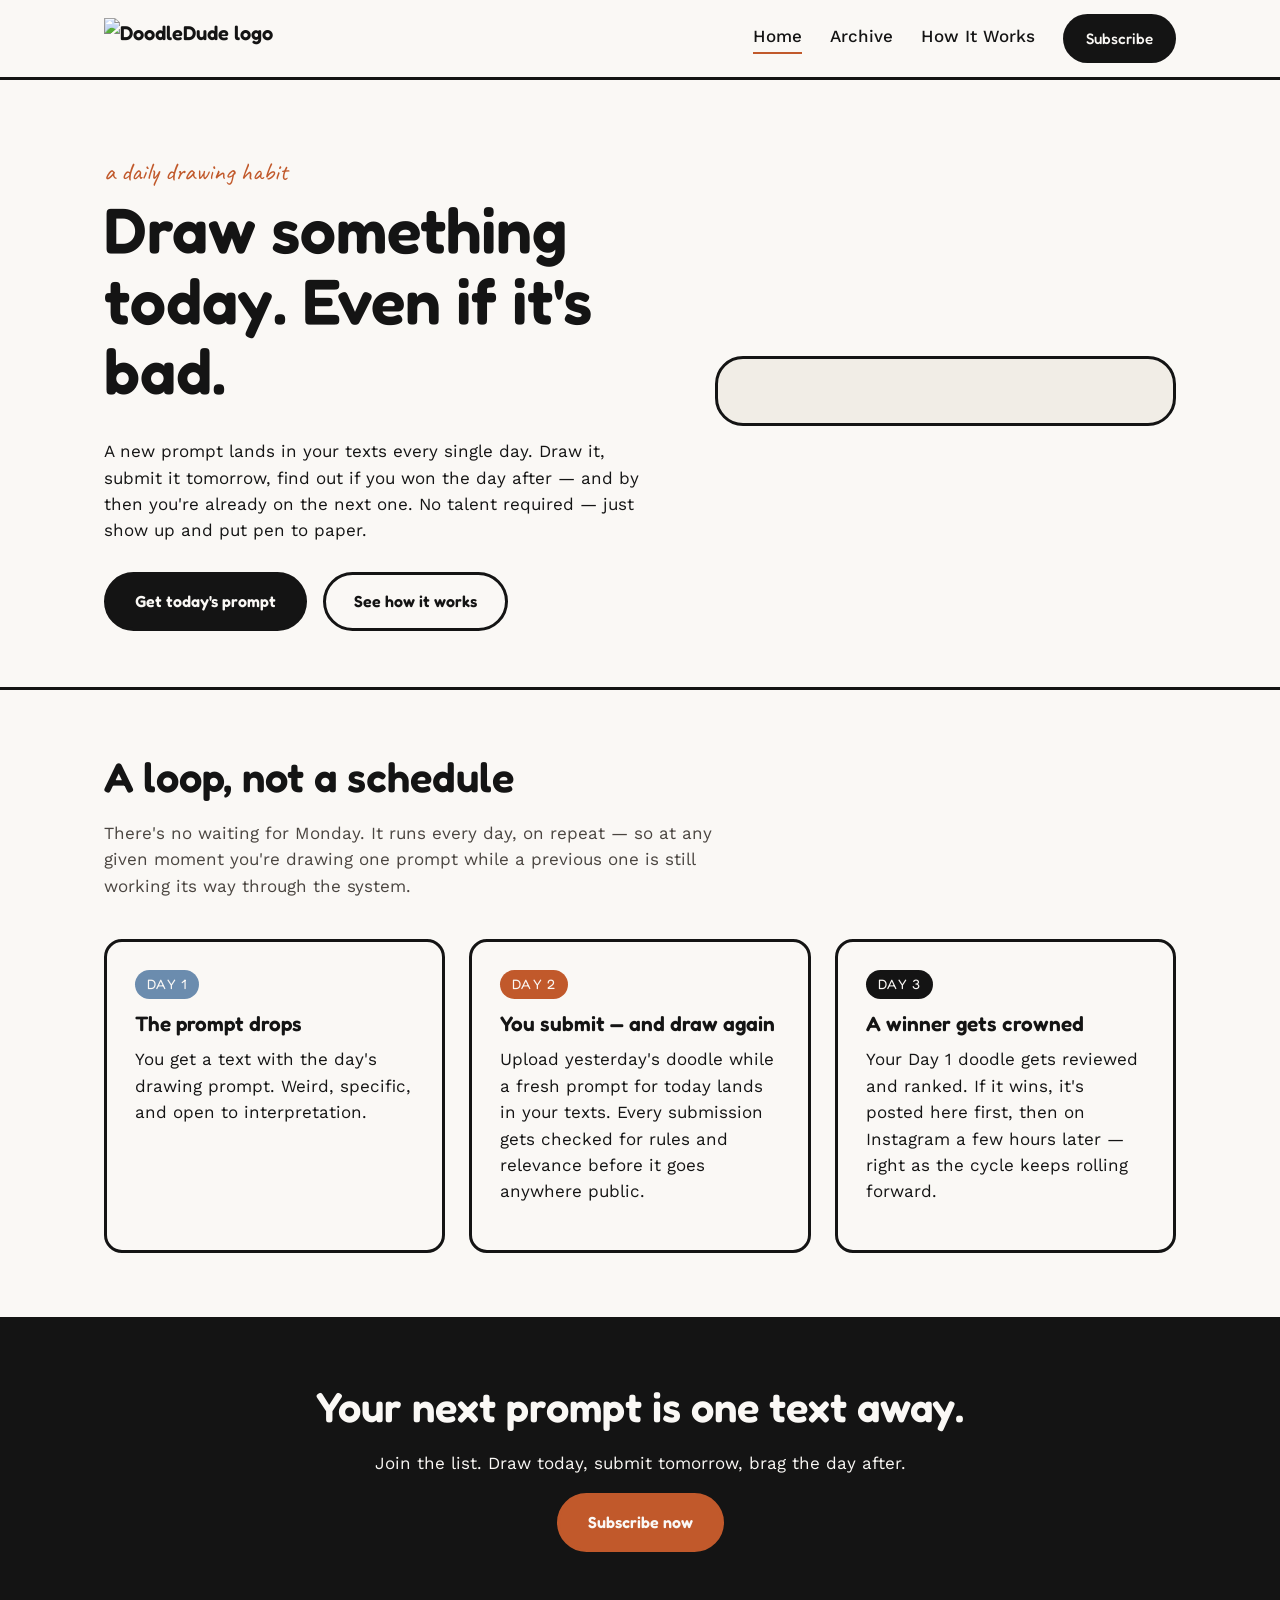
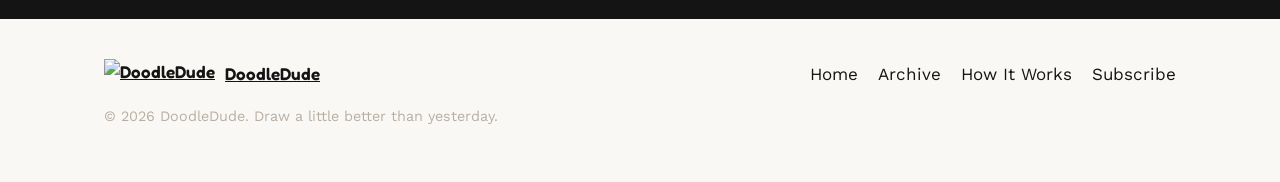
==== index.html @ 54e20025 "drafting" ====
<!DOCTYPE html>
<html lang="en">
<head>
<meta charset="UTF-8">
<meta name="viewport" content="width=device-width, initial-scale=1.0">
<title>DoodleDude — Draw something today</title>
<meta name="description" content="A daily drawing challenge delivered by text. Get a new prompt every day, submit your doodle, and see if you're the next winner.">
<link rel="icon" href="images/DoodleDudecircleLogo.png">
<link rel="preconnect" href="https://fonts.googleapis.com">
<link rel="preconnect" href="https://fonts.gstatic.com" crossorigin>
<link href="https://fonts.googleapis.com/css2?family=Fredoka:wght@500;600;700&family=Work+Sans:wght@400;500;600&family=Caveat:wght@600&display=swap" rel="stylesheet">
<link rel="stylesheet" href="css/style.css">
</head>
<body>

<header class="site-header">
  <div class="wrap">
    <a class="brand" href="index.html">
      <img src="images/DoodleDudeLogo.png" alt="DoodleDude logo">
    </a>
    <button class="nav-toggle" aria-label="Toggle menu" aria-expanded="false">☰</button>
    <nav class="main-nav">
      <a href="index.html" aria-current="page">Home</a>
      <a href="archive.html">Archive</a>
      <a href="how-it-works.html">How It Works</a>
      <a class="btn btn-primary" href="subscribe.html">Subscribe</a>
    </nav>
  </div>
</header>

<section class="hero">
  <div class="wrap">
    <div class="hero-copy">
      <span class="hero-eyebrow">a daily drawing habit</span>
      <h1>Draw something today. Even if it's bad.</h1>
      <p>A new prompt lands in your texts every single day. Draw it, submit it tomorrow, find out if you won the day after — and by then you're already on the next one. No talent required — just show up and put pen to paper.</p>
      <div class="hero-actions">
        <a class="btn btn-primary" href="subscribe.html">Get today's prompt</a>
        <a class="btn btn-outline" href="how-it-works.html">See how it works</a>
      </div>
    </div>
    <div class="hero-art">
      <img src="images/DoodleDudeLogo.png" alt="">
    </div>
  </div>
</section>

<section class="section">
  <div class="wrap">
    <div class="section-head">
      <h2>A loop, not a schedule</h2>
      <p>There's no waiting for Monday. It runs every day, on repeat — so at any given moment you're drawing one prompt while a previous one is still working its way through the system.</p>
    </div>
    <div class="steps">
      <div class="step-card">
        <span class="step-day">Day 1</span>
        <h3>The prompt drops</h3>
        <p>You get a text with the day's drawing prompt. Weird, specific, and open to interpretation.</p>
      </div>
      <div class="step-card">
        <span class="step-day">Day 2</span>
        <h3>You submit — and draw again</h3>
        <p>Upload yesterday's doodle while a fresh prompt for today lands in your texts. Every submission gets checked for rules and relevance before it goes anywhere public.</p>
      </div>
      <div class="step-card">
        <span class="step-day">Day 3</span>
        <h3>A winner gets crowned</h3>
        <p>Your Day 1 doodle gets reviewed and ranked. If it wins, it's posted here first, then on Instagram a few hours later — right as the cycle keeps rolling forward.</p>
      </div>
    </div>
  </div>
</section>

<section class="section section-alt">
  <div class="wrap">
    <div class="section-head">
      <h2>Latest winner</h2>
      <p>Fresh off the presses, straight from the archive.</p>
    </div>
    <div class="winner-highlight" id="recent-winner">
      <!-- populated by js/archive.js -->
    </div>
  </div>
</section>

<section class="cta-band">
  <div class="wrap">
    <h2>Your next prompt is one text away.</h2>
    <p>Join the list. Draw today, submit tomorrow, brag the day after.</p>
    <a class="btn btn-primary" href="subscribe.html">Subscribe now</a>
  </div>
</section>

<footer class="site-footer">
  <div class="wrap">
    <a class="footer-brand" href="index.html">
      <img src="images/DoodleDudecircleLogo.png" alt="DoodleDude">
      DoodleDude
    </a>
    <nav class="footer-links">
      <a href="index.html">Home</a>
      <a href="archive.html">Archive</a>
      <a href="how-it-works.html">How It Works</a>
      <a href="subscribe.html">Subscribe</a>
    </nav>
    <p class="footer-note">&copy; 2026 DoodleDude. Draw a little better than yesterday.</p>
  </div>
</footer>

<script src="js/nav.js"></script>
<script src="js/archive.js"></script>
</body>
</html>
---- css/style.css ----
/* ============================================
   DoodleDude — shared styles
   Foundation: black & white. Accents: dusty blue, burnt orange.
   ============================================ */

:root {
  --ink: #141414;
  --paper: #faf8f5;
  --blue: #6b8cae;
  --orange: #c1592b;
  --warm-gray: #b8afa4;
  --paper-dim: #f1ede6;

  --stroke: 3px;
  --radius-lg: 28px;
  --radius-md: 18px;
  --radius-sm: 10px;

  --font-head: "Fredoka", system-ui, sans-serif;
  --font-body: "Work Sans", system-ui, sans-serif;
  --font-accent: "Caveat", cursive;

  --max-width: 1120px;
}

* {
  box-sizing: border-box;
}

html {
  scroll-behavior: smooth;
}

body {
  margin: 0;
  background: var(--paper);
  color: var(--ink);
  font-family: var(--font-body);
  font-size: 17px;
  line-height: 1.55;
  -webkit-font-smoothing: antialiased;
}

img {
  max-width: 100%;
  display: block;
}

a {
  color: inherit;
}

h1, h2, h3, h4 {
  font-family: var(--font-head);
  line-height: 1.1;
  margin: 0 0 0.5em;
  font-weight: 600;
}

h1 { font-size: clamp(2.4rem, 5vw, 4rem); }
h2 { font-size: clamp(1.8rem, 3.5vw, 2.6rem); }
h3 { font-size: 1.3rem; }

p { margin: 0 0 1em; }

.wrap {
  max-width: var(--max-width);
  margin: 0 auto;
  padding: 0 24px;
}

/* ---------- buttons ---------- */

.btn {
  display: inline-flex;
  align-items: center;
  gap: 8px;
  font-family: var(--font-head);
  font-weight: 600;
  font-size: 1rem;
  text-decoration: none;
  padding: 14px 28px;
  border-radius: 999px;
  border: var(--stroke) solid var(--ink);
  cursor: pointer;
  transition: transform 0.15s ease, background 0.15s ease, color 0.15s ease;
}

.btn:hover {
  transform: translateY(-2px);
}

.btn-primary {
  background: var(--ink);
  color: var(--paper);
}

.btn-primary:hover {
  background: var(--orange);
  border-color: var(--orange);
}

.btn-outline {
  background: transparent;
  color: var(--ink);
}

.btn-outline:hover {
  background: var(--ink);
  color: var(--paper);
}

.btn-block {
  width: 100%;
  justify-content: center;
}

/* ---------- header ---------- */

.site-header {
  position: sticky;
  top: 0;
  z-index: 50;
  background: var(--paper);
  border-bottom: var(--stroke) solid var(--ink);
}

.site-header .wrap {
  display: flex;
  align-items: center;
  justify-content: space-between;
  padding-top: 14px;
  padding-bottom: 14px;
}

.brand {
  display: flex;
  align-items: center;
  gap: 10px;
  text-decoration: none;
  font-family: var(--font-head);
  font-weight: 600;
  font-size: 1.25rem;
  color: var(--ink);
}

.brand img {
  height: 40px;
  width: auto;
}

.main-nav {
  display: flex;
  align-items: center;
  gap: 28px;
}

.main-nav a {
  text-decoration: none;
  font-weight: 500;
  padding-bottom: 3px;
  border-bottom: 2px solid transparent;
}

.main-nav a:hover,
.main-nav a[aria-current="page"] {
  border-bottom-color: var(--orange);
}

.main-nav .btn {
  padding: 10px 20px;
  font-size: 0.95rem;
}

.nav-toggle {
  display: none;
}

@media (max-width: 720px) {
  .main-nav {
    position: fixed;
    inset: 65px 0 0 0;
    background: var(--paper);
    flex-direction: column;
    align-items: flex-start;
    gap: 20px;
    padding: 28px 24px;
    transform: translateY(-110%);
    transition: transform 0.25s ease;
    border-top: var(--stroke) solid var(--ink);
  }

  .main-nav.is-open {
    transform: translateY(0);
  }

  .nav-toggle {
    display: inline-flex;
    align-items: center;
    justify-content: center;
    width: 44px;
    height: 44px;
    border: var(--stroke) solid var(--ink);
    border-radius: var(--radius-sm);
    background: transparent;
    font-family: var(--font-head);
    font-size: 1.4rem;
    cursor: pointer;
  }
}

/* ---------- hero ---------- */

.hero {
  padding: 72px 0 56px;
  border-bottom: var(--stroke) solid var(--ink);
}

.hero .wrap {
  display: grid;
  grid-template-columns: 1.1fr 0.9fr;
  gap: 48px;
  align-items: center;
}

.hero-eyebrow {
  display: inline-block;
  font-family: var(--font-accent);
  font-size: 1.6rem;
  color: var(--orange);
  margin-bottom: 4px;
}

.hero-actions {
  display: flex;
  gap: 16px;
  flex-wrap: wrap;
  margin-top: 28px;
}

.hero-art {
  border: var(--stroke) solid var(--ink);
  border-radius: var(--radius-lg);
  padding: 32px;
  background: var(--paper-dim);
  display: flex;
  align-items: center;
  justify-content: center;
}

.hero-art img {
  width: 100%;
  max-width: 320px;
}

@media (max-width: 860px) {
  .hero .wrap {
    grid-template-columns: 1fr;
  }
  .hero-art {
    order: -1;
  }
}

/* ---------- generic section ---------- */

.section {
  padding: 64px 0;
}

.section-alt {
  background: var(--paper-dim);
  border-top: var(--stroke) solid var(--ink);
  border-bottom: var(--stroke) solid var(--ink);
}

.section-head {
  max-width: 640px;
  margin: 0 0 40px;
}

.section-head p {
  color: #4a4540;
}

/* ---------- steps ---------- */

.steps {
  display: grid;
  grid-template-columns: repeat(3, 1fr);
  gap: 24px;
}

.step-card {
  border: var(--stroke) solid var(--ink);
  border-radius: var(--radius-md);
  padding: 28px;
  background: var(--paper);
  position: relative;
}

.step-day {
  font-family: var(--font-head);
  font-size: 0.85rem;
  letter-spacing: 0.08em;
  text-transform: uppercase;
  color: var(--paper);
  background: var(--ink);
  display: inline-block;
  padding: 4px 12px;
  border-radius: 999px;
  margin-bottom: 14px;
}

.step-card:nth-child(1) .step-day { background: var(--blue); }
.step-card:nth-child(2) .step-day { background: var(--orange); }
.step-card:nth-child(3) .step-day { background: var(--ink); }

@media (max-width: 780px) {
  .steps {
    grid-template-columns: 1fr;
  }
}

/* ---------- winner highlight / cards ---------- */

.winner-highlight {
  display: grid;
  grid-template-columns: 0.9fr 1.1fr;
  gap: 40px;
  align-items: center;
  border: var(--stroke) solid var(--ink);
  border-radius: var(--radius-lg);
  overflow: hidden;
  background: var(--paper);
}

.winner-highlight .winner-photo {
  aspect-ratio: 1 / 1;
  overflow: hidden;
  background: var(--paper-dim);
}

.winner-highlight .winner-photo img {
  width: 100%;
  height: 100%;
  object-fit: cover;
}

.winner-highlight .winner-copy {
  padding: 36px 40px 36px 0;
}

.badge {
  display: inline-block;
  font-family: var(--font-accent);
  font-size: 1.4rem;
  color: var(--orange);
  border: 2px solid var(--orange);
  border-radius: 999px;
  padding: 2px 16px;
  transform: rotate(-3deg);
  margin-bottom: 12px;
}

@media (max-width: 780px) {
  .winner-highlight {
    grid-template-columns: 1fr;
  }
  .winner-highlight .winner-copy {
    padding: 0 24px 32px;
  }
}

/* archive grid */

.archive-grid {
  display: grid;
  grid-template-columns: repeat(auto-fill, minmax(260px, 1fr));
  gap: 24px;
}

.winner-card {
  border: var(--stroke) solid var(--ink);
  border-radius: var(--radius-md);
  overflow: hidden;
  background: var(--paper);
  text-decoration: none;
  color: var(--ink);
  display: flex;
  flex-direction: column;
  transition: transform 0.15s ease;
}

.winner-card:hover {
  transform: translateY(-4px);
}

.winner-card .photo {
  aspect-ratio: 4 / 3;
  background: var(--paper-dim);
  overflow: hidden;
}

.winner-card .photo img {
  width: 100%;
  height: 100%;
  object-fit: cover;
}

.winner-card .info {
  padding: 18px 20px 20px;
  flex: 1;
  display: flex;
  flex-direction: column;
  gap: 6px;
}

.winner-card .date {
  font-size: 0.8rem;
  text-transform: uppercase;
  letter-spacing: 0.06em;
  color: var(--warm-gray);
  font-weight: 600;
}

.winner-card .prompt {
  font-weight: 600;
}

.winner-card .name {
  color: var(--blue);
  font-weight: 600;
}

.archive-empty,
.archive-error {
  border: var(--stroke) dashed var(--warm-gray);
  border-radius: var(--radius-md);
  padding: 48px 24px;
  text-align: center;
  color: #6b655c;
}

/* ---------- how it works timeline ---------- */

.timeline {
  display: flex;
  flex-direction: column;
  gap: 0;
}

.timeline-item {
  display: grid;
  grid-template-columns: 120px 1fr;
  gap: 28px;
  padding: 28px 0;
  border-bottom: 2px solid var(--warm-gray);
}

.timeline-item:last-child {
  border-bottom: none;
}

.timeline-day {
  font-family: var(--font-head);
  font-size: 1.6rem;
  font-weight: 600;
}

.timeline-item:nth-child(1) .timeline-day { color: var(--blue); }
.timeline-item:nth-child(2) .timeline-day { color: var(--orange); }
.timeline-item:nth-child(3) .timeline-day { color: var(--ink); }

@media (max-width: 600px) {
  .timeline-item {
    grid-template-columns: 1fr;
    gap: 8px;
  }
}

/* ---------- CTA band ---------- */

.cta-band {
  border-top: var(--stroke) solid var(--ink);
  background: var(--ink);
  color: var(--paper);
  padding: 64px 0;
  text-align: center;
}

.cta-band h2 {
  color: var(--paper);
}

.cta-band .btn-primary {
  background: var(--orange);
  border-color: var(--orange);
  color: var(--paper);
}

.cta-band .btn-primary:hover {
  background: var(--blue);
  border-color: var(--blue);
}

/* ---------- subscribe page ---------- */

.subscribe-panel {
  display: grid;
  grid-template-columns: 1fr 1fr;
  gap: 48px;
  align-items: start;
}

.subscribe-form-wrap {
  border: var(--stroke) solid var(--ink);
  border-radius: var(--radius-lg);
  overflow: hidden;
  background: var(--paper);
}

.subscribe-form-wrap iframe {
  width: 100%;
  min-height: 720px;
  border: none;
  display: block;
}

.subscribe-side ul {
  padding-left: 1.2em;
}

.subscribe-side li {
  margin-bottom: 0.6em;
}

@media (max-width: 860px) {
  .subscribe-panel {
    grid-template-columns: 1fr;
  }
}

/* ---------- footer ---------- */

.site-footer {
  border-top: var(--stroke) solid var(--ink);
  padding: 40px 0;
}

.site-footer .wrap {
  display: flex;
  justify-content: space-between;
  align-items: center;
  flex-wrap: wrap;
  gap: 16px;
}

.footer-brand {
  display: flex;
  align-items: center;
  gap: 10px;
  font-family: var(--font-head);
  font-weight: 600;
}

.footer-brand img {
  height: 30px;
}

.footer-links {
  display: flex;
  gap: 20px;
  flex-wrap: wrap;
}

.footer-links a {
  text-decoration: none;
}

.footer-links a:hover {
  color: var(--orange);
}

.footer-note {
  color: var(--warm-gray);
  font-size: 0.9rem;
  width: 100%;
}
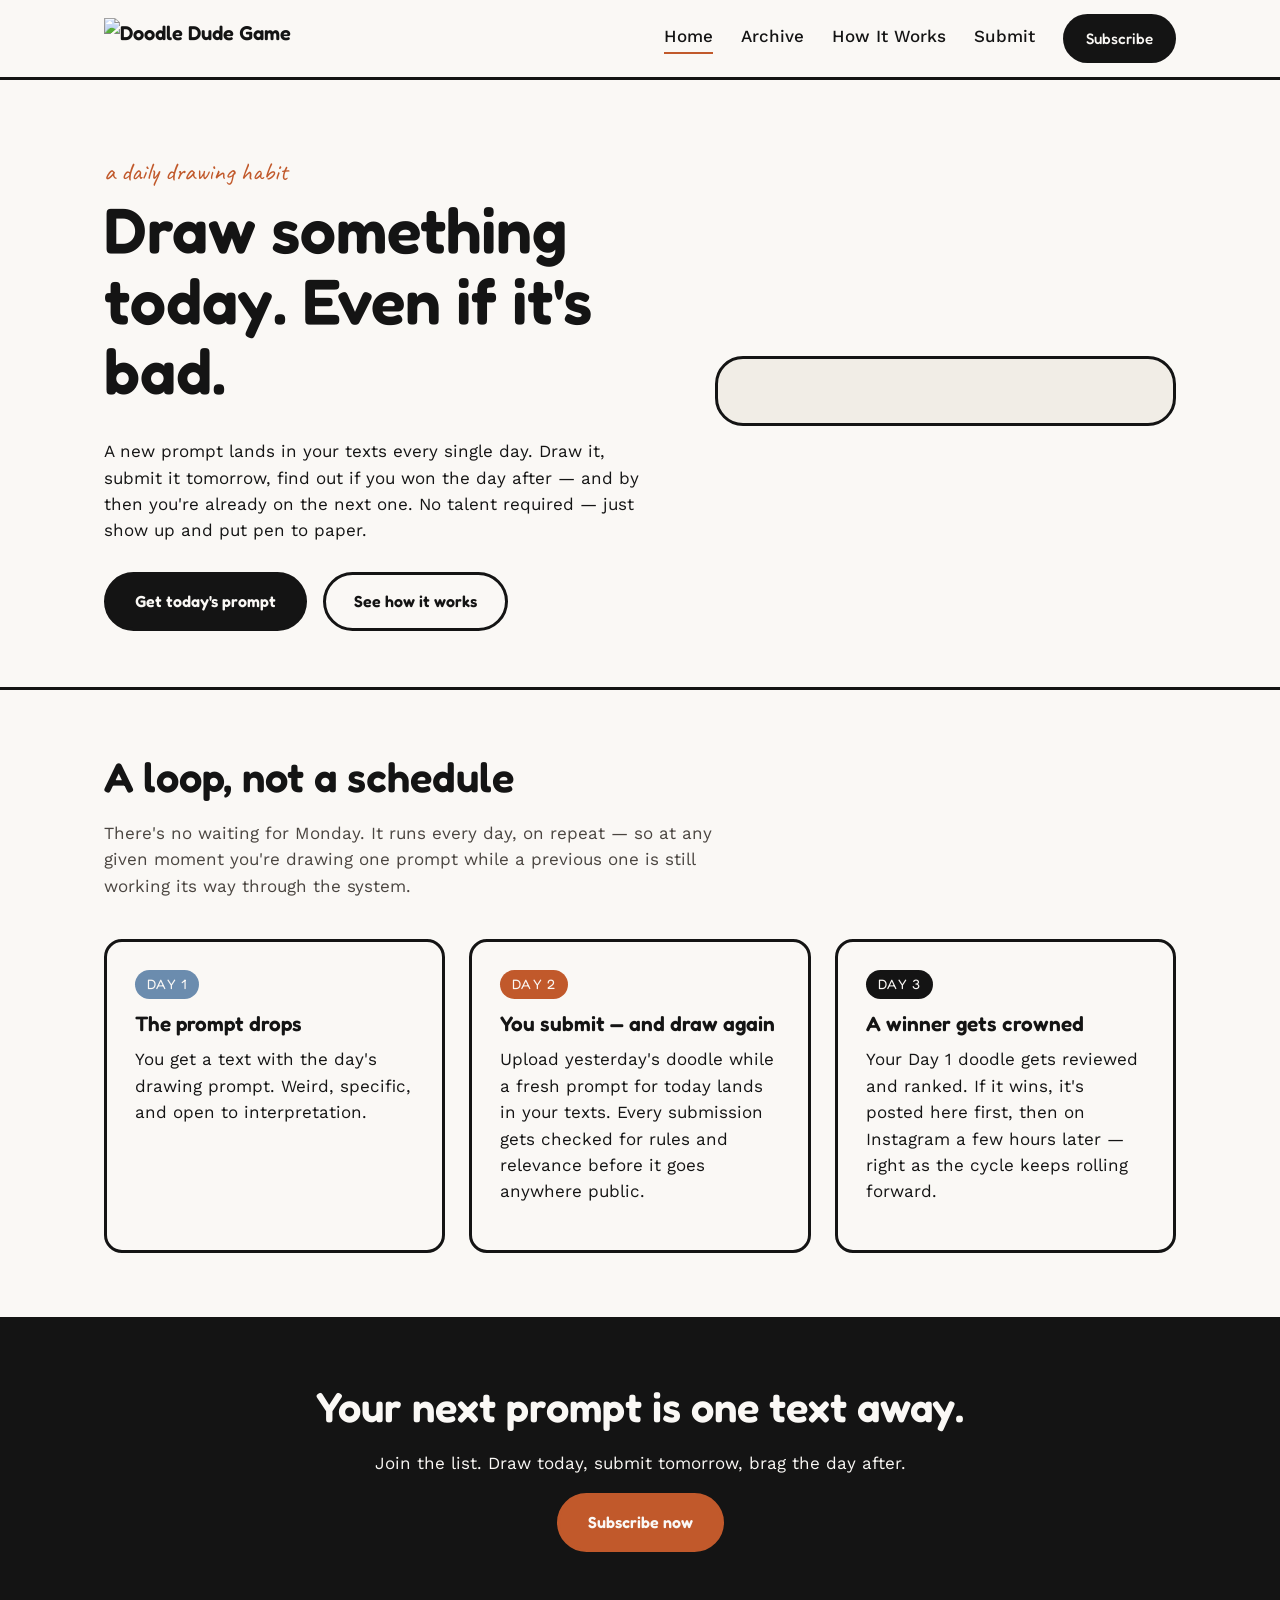
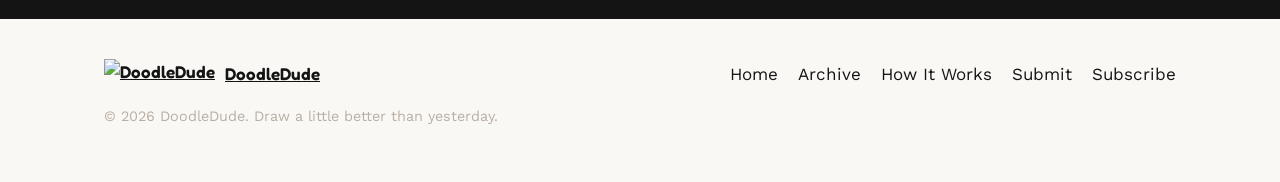
==== commit fbbeea70: "update website to take in subscriber information and verify beofre submission" ====
--- a/index.html
+++ b/index.html
@@ -1,113 +1,126 @@
 <!DOCTYPE html>
 <html lang="en">
+
 <head>
-<meta charset="UTF-8">
-<meta name="viewport" content="width=device-width, initial-scale=1.0">
-<title>DoodleDude — Draw something today</title>
-<meta name="description" content="A daily drawing challenge delivered by text. Get a new prompt every day, submit your doodle, and see if you're the next winner.">
-<link rel="icon" href="images/DoodleDudecircleLogo.png">
-<link rel="preconnect" href="https://fonts.googleapis.com">
-<link rel="preconnect" href="https://fonts.gstatic.com" crossorigin>
-<link href="https://fonts.googleapis.com/css2?family=Fredoka:wght@500;600;700&family=Work+Sans:wght@400;500;600&family=Caveat:wght@600&display=swap" rel="stylesheet">
-<link rel="stylesheet" href="css/style.css">
+  <meta charset="UTF-8">
+  <meta name="viewport" content="width=device-width, initial-scale=1.0">
+  <title>Doodle Dude the Game Draw something today</title>
+  <meta name="description"
+    content="A daily drawing challenge delivered by text. Get a new prompt every day, submit your doodle, and see if you're the next winner.">
+  <link rel="icon" href="images/DoodleDudeLogo.png">
+  <link rel="preconnect" href="https://fonts.googleapis.com">
+  <link rel="preconnect" href="https://fonts.gstatic.com" crossorigin>
+  <link
+    href="https://fonts.googleapis.com/css2?family=Fredoka:wght@500;600;700&family=Work+Sans:wght@400;500;600&family=Caveat:wght@600&display=swap"
+    rel="stylesheet">
+  <link rel="stylesheet" href="css/style.css">
 </head>
+
 <body>
 
-<header class="site-header">
-  <div class="wrap">
-    <a class="brand" href="index.html">
-      <img src="images/DoodleDudeLogo.png" alt="DoodleDude logo">
-    </a>
-    <button class="nav-toggle" aria-label="Toggle menu" aria-expanded="false">☰</button>
-    <nav class="main-nav">
-      <a href="index.html" aria-current="page">Home</a>
-      <a href="archive.html">Archive</a>
-      <a href="how-it-works.html">How It Works</a>
-      <a class="btn btn-primary" href="subscribe.html">Subscribe</a>
-    </nav>
-  </div>
-</header>
+  <header class="site-header">
+    <div class="wrap">
+      <a class="brand" href="index.html">
+        <img src="images/DoodleDudeLogo.png" alt="Doodle Dude Game">
+      </a>
+      <button class="nav-toggle" aria-label="Toggle menu" aria-expanded="false">☰</button>
+      <nav class="main-nav">
+        <a href="index.html" aria-current="page">Home</a>
+        <a href="archive.html">Archive</a>
+        <a href="how-it-works.html">How It Works</a>
+        <a href="submit.html">Submit</a>
+        <a class="btn btn-primary" href="subscribe.html">Subscribe</a>
+      </nav>
+    </div>
+  </header>
 
-<section class="hero">
-  <div class="wrap">
-    <div class="hero-copy">
-      <span class="hero-eyebrow">a daily drawing habit</span>
-      <h1>Draw something today. Even if it's bad.</h1>
-      <p>A new prompt lands in your texts every single day. Draw it, submit it tomorrow, find out if you won the day after — and by then you're already on the next one. No talent required — just show up and put pen to paper.</p>
-      <div class="hero-actions">
-        <a class="btn btn-primary" href="subscribe.html">Get today's prompt</a>
-        <a class="btn btn-outline" href="how-it-works.html">See how it works</a>
+  <section class="hero">
+    <div class="wrap">
+      <div class="hero-copy">
+        <span class="hero-eyebrow">a daily drawing habit</span>
+        <h1>Draw something today. Even if it's bad.</h1>
+        <p>A new prompt lands in your texts every single day. Draw it, submit it tomorrow, find out if you won the day
+          after — and by then you're already on the next one. No talent required — just show up and put pen to paper.
+        </p>
+        <div class="hero-actions">
+          <a class="btn btn-primary" href="subscribe.html">Get today's prompt</a>
+          <a class="btn btn-outline" href="how-it-works.html">See how it works</a>
+        </div>
+      </div>
+      <div class="hero-art">
+        <img src="images/DoodleDudeLogo.png" alt="">
       </div>
     </div>
-    <div class="hero-art">
-      <img src="images/DoodleDudeLogo.png" alt="">
-    </div>
-  </div>
-</section>
+  </section>
 
-<section class="section">
-  <div class="wrap">
-    <div class="section-head">
-      <h2>A loop, not a schedule</h2>
-      <p>There's no waiting for Monday. It runs every day, on repeat — so at any given moment you're drawing one prompt while a previous one is still working its way through the system.</p>
-    </div>
-    <div class="steps">
-      <div class="step-card">
-        <span class="step-day">Day 1</span>
-        <h3>The prompt drops</h3>
-        <p>You get a text with the day's drawing prompt. Weird, specific, and open to interpretation.</p>
+  <section class="section">
+    <div class="wrap">
+      <div class="section-head">
+        <h2>A loop, not a schedule</h2>
+        <p>There's no waiting for Monday. It runs every day, on repeat — so at any given moment you're drawing one
+          prompt while a previous one is still working its way through the system.</p>
       </div>
-      <div class="step-card">
-        <span class="step-day">Day 2</span>
-        <h3>You submit — and draw again</h3>
-        <p>Upload yesterday's doodle while a fresh prompt for today lands in your texts. Every submission gets checked for rules and relevance before it goes anywhere public.</p>
-      </div>
-      <div class="step-card">
-        <span class="step-day">Day 3</span>
-        <h3>A winner gets crowned</h3>
-        <p>Your Day 1 doodle gets reviewed and ranked. If it wins, it's posted here first, then on Instagram a few hours later — right as the cycle keeps rolling forward.</p>
+      <div class="steps">
+        <div class="step-card">
+          <span class="step-day">Day 1</span>
+          <h3>The prompt drops</h3>
+          <p>You get a text with the day's drawing prompt. Weird, specific, and open to interpretation.</p>
+        </div>
+        <div class="step-card">
+          <span class="step-day">Day 2</span>
+          <h3>You submit — and draw again</h3>
+          <p>Upload yesterday's doodle while a fresh prompt for today lands in your texts. Every submission gets checked
+            for rules and relevance before it goes anywhere public.</p>
+        </div>
+        <div class="step-card">
+          <span class="step-day">Day 3</span>
+          <h3>A winner gets crowned</h3>
+          <p>Your Day 1 doodle gets reviewed and ranked. If it wins, it's posted here first, then on Instagram a few
+            hours later — right as the cycle keeps rolling forward.</p>
+        </div>
       </div>
     </div>
-  </div>
-</section>
+  </section>
 
-<section class="section section-alt">
-  <div class="wrap">
-    <div class="section-head">
-      <h2>Latest winner</h2>
-      <p>Fresh off the presses, straight from the archive.</p>
+  <section class="section section-alt">
+    <div class="wrap">
+      <div class="section-head">
+        <h2>Latest winner</h2>
+        <p>Fresh off the presses, straight from the archive.</p>
+      </div>
+      <div class="winner-highlight" id="recent-winner">
+        <!-- populated by js/archive.js -->
+      </div>
     </div>
-    <div class="winner-highlight" id="recent-winner">
-      <!-- populated by js/archive.js -->
+  </section>
+
+  <section class="cta-band">
+    <div class="wrap">
+      <h2>Your next prompt is one text away.</h2>
+      <p>Join the list. Draw today, submit tomorrow, brag the day after.</p>
+      <a class="btn btn-primary" href="subscribe.html">Subscribe now</a>
     </div>
-  </div>
-</section>
+  </section>
 
-<section class="cta-band">
-  <div class="wrap">
-    <h2>Your next prompt is one text away.</h2>
-    <p>Join the list. Draw today, submit tomorrow, brag the day after.</p>
-    <a class="btn btn-primary" href="subscribe.html">Subscribe now</a>
-  </div>
-</section>
+  <footer class="site-footer">
+    <div class="wrap">
+      <a class="footer-brand" href="index.html">
+        <img src="images/DoodleDudeLogo.png" alt="DoodleDude">
+        DoodleDude
+      </a>
+      <nav class="footer-links">
+        <a href="index.html">Home</a>
+        <a href="archive.html">Archive</a>
+        <a href="how-it-works.html">How It Works</a>
+        <a href="submit.html">Submit</a>
+        <a href="subscribe.html">Subscribe</a>
+      </nav>
+      <p class="footer-note">&copy; 2026 DoodleDude. Draw a little better than yesterday.</p>
+    </div>
+  </footer>
 
-<footer class="site-footer">
-  <div class="wrap">
-    <a class="footer-brand" href="index.html">
-      <img src="images/DoodleDudecircleLogo.png" alt="DoodleDude">
-      DoodleDude
-    </a>
-    <nav class="footer-links">
-      <a href="index.html">Home</a>
-      <a href="archive.html">Archive</a>
-      <a href="how-it-works.html">How It Works</a>
-      <a href="subscribe.html">Subscribe</a>
-    </nav>
-    <p class="footer-note">&copy; 2026 DoodleDude. Draw a little better than yesterday.</p>
-  </div>
-</footer>
+  <script src="js/nav.js"></script>
+  <script src="js/archive.js"></script>
+</body>
 
-<script src="js/nav.js"></script>
-<script src="js/archive.js"></script>
-</body>
-</html>
+</html>
--- a/css/style.css
+++ b/css/style.css
@@ -541,6 +541,63 @@
   }
 }
 
+/* ---------- email gate ---------- */
+
+.email-gate {
+  display: flex;
+  justify-content: center;
+}
+
+.email-gate-card {
+  width: 100%;
+  max-width: 480px;
+  border: var(--stroke) solid var(--ink);
+  border-radius: var(--radius-lg);
+  padding: 36px;
+  background: var(--paper);
+  text-align: center;
+}
+
+.email-gate-card h2 {
+  font-size: 1.6rem;
+  margin-bottom: 0.3em;
+}
+
+.email-gate-form {
+  display: flex;
+  gap: 10px;
+  margin-top: 20px;
+}
+
+.email-gate-form input {
+  flex: 1;
+  min-width: 0;
+  padding: 12px 16px;
+  border: var(--stroke) solid var(--ink);
+  border-radius: 999px;
+  font-family: var(--font-body);
+  font-size: 1rem;
+  background: var(--paper);
+  color: var(--ink);
+}
+
+.email-gate-form input:focus {
+  outline: 2px solid var(--blue);
+  outline-offset: 2px;
+}
+
+.email-gate-msg {
+  margin-top: 16px;
+  color: var(--orange);
+  font-weight: 500;
+}
+
+@media (max-width: 520px) {
+  .email-gate-form {
+    flex-direction: column;
+  }
+}
+
 /* ---------- footer ---------- */
 
 .site-footer {
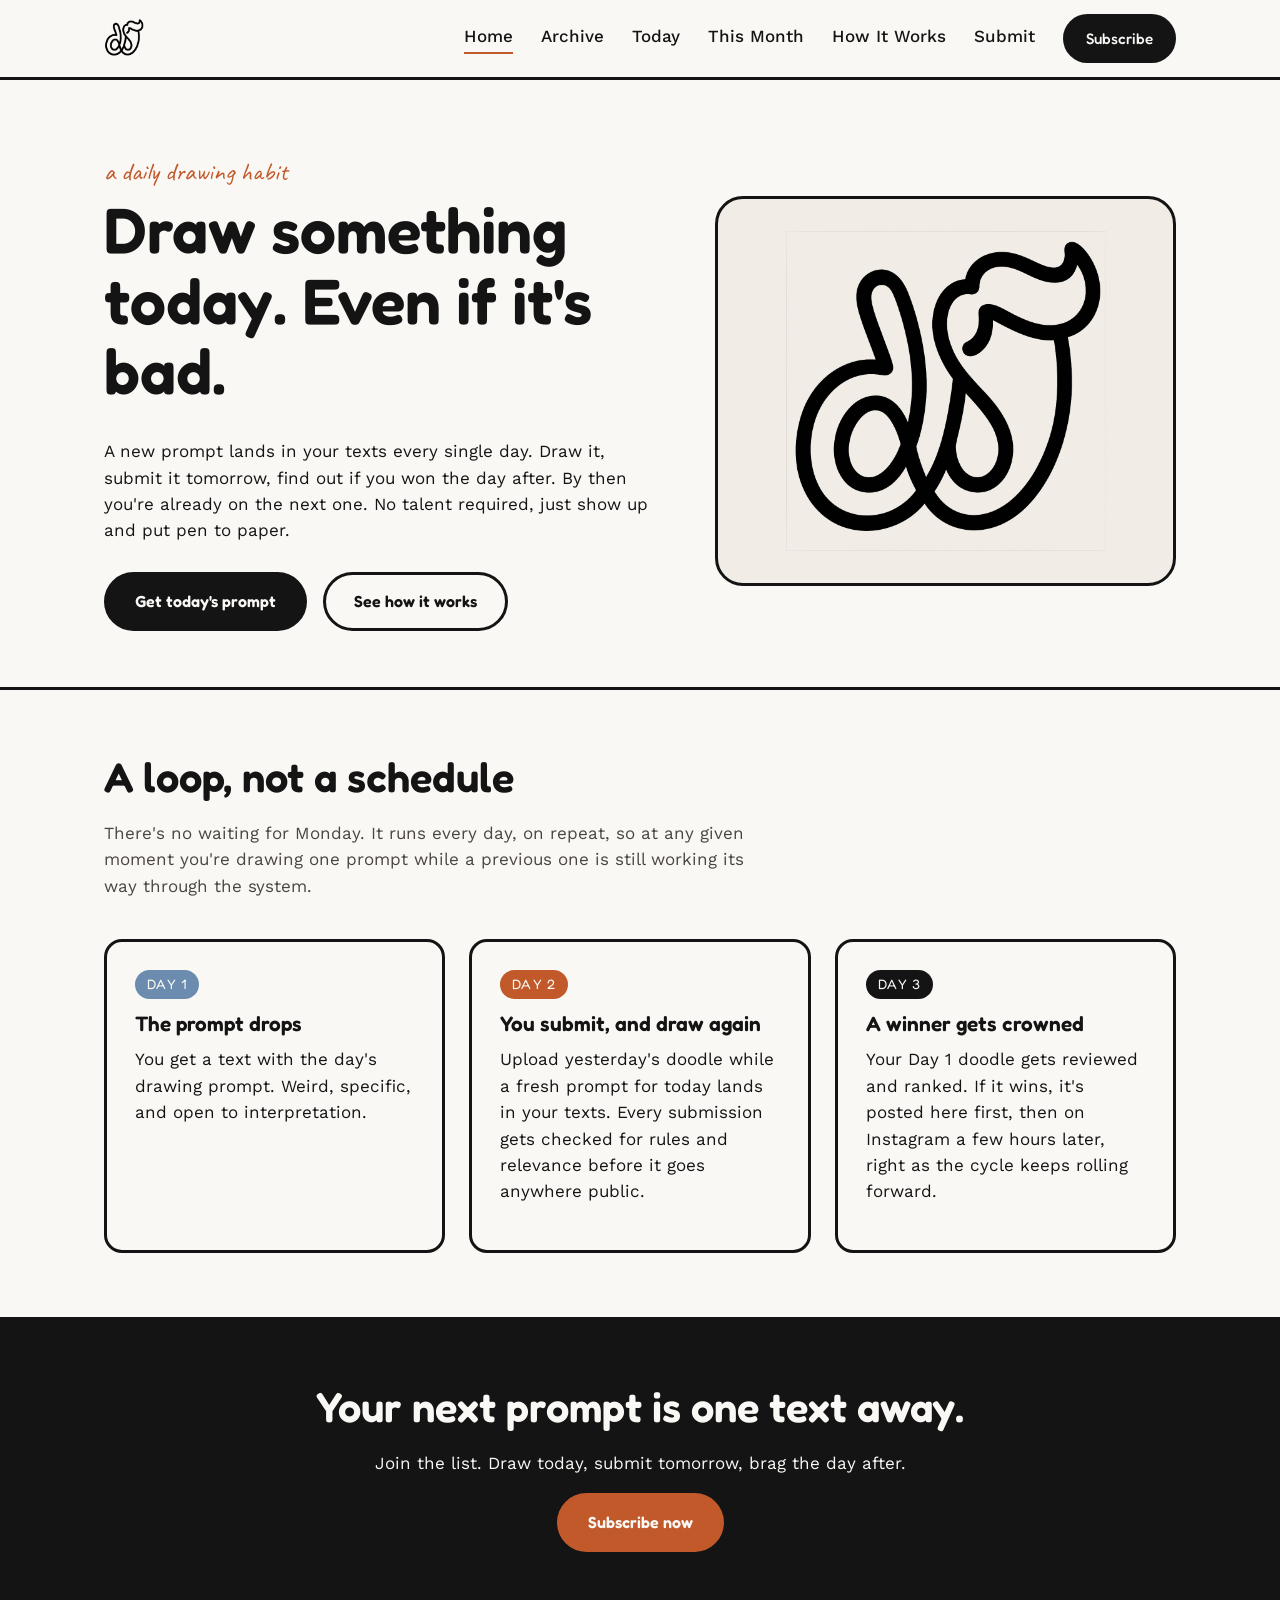
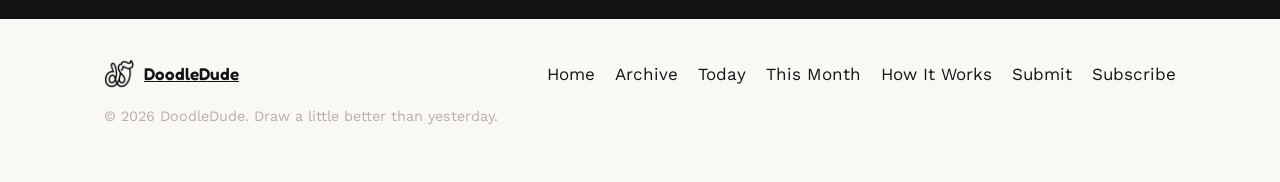
==== commit eb309029: "Add native submit/subscribe forms, submissions archive, and email gate Replaces embedded Google Form" ====
--- a/index.html
+++ b/index.html
@@ -7,7 +7,7 @@
   <title>Doodle Dude the Game Draw something today</title>
   <meta name="description"
     content="A daily drawing challenge delivered by text. Get a new prompt every day, submit your doodle, and see if you're the next winner.">
-  <link rel="icon" href="images/DoodleDudeLogo.png">
+  <link rel="icon" href="Images/DoodleDudeLogo.png">
   <link rel="preconnect" href="https://fonts.googleapis.com">
   <link rel="preconnect" href="https://fonts.gstatic.com" crossorigin>
   <link
@@ -21,12 +21,14 @@
   <header class="site-header">
     <div class="wrap">
       <a class="brand" href="index.html">
-        <img src="images/DoodleDudeLogo.png" alt="Doodle Dude Game">
+        <img src="Images/DoodleDudeLogo.png" alt="Doodle Dude Game">
       </a>
       <button class="nav-toggle" aria-label="Toggle menu" aria-expanded="false">☰</button>
       <nav class="main-nav">
         <a href="index.html" aria-current="page">Home</a>
         <a href="archive.html">Archive</a>
+        <a href="today.html">Today</a>
+        <a href="submissions.html">This Month</a>
         <a href="how-it-works.html">How It Works</a>
         <a href="submit.html">Submit</a>
         <a class="btn btn-primary" href="subscribe.html">Subscribe</a>
@@ -40,7 +42,7 @@
         <span class="hero-eyebrow">a daily drawing habit</span>
         <h1>Draw something today. Even if it's bad.</h1>
         <p>A new prompt lands in your texts every single day. Draw it, submit it tomorrow, find out if you won the day
-          after — and by then you're already on the next one. No talent required — just show up and put pen to paper.
+          after. By then you're already on the next one. No talent required, just show up and put pen to paper.
         </p>
         <div class="hero-actions">
           <a class="btn btn-primary" href="subscribe.html">Get today's prompt</a>
@@ -48,7 +50,7 @@
         </div>
       </div>
       <div class="hero-art">
-        <img src="images/DoodleDudeLogo.png" alt="">
+        <img src="Images/DoodleDudeLogo.png" alt="">
       </div>
     </div>
   </section>
@@ -57,7 +59,7 @@
     <div class="wrap">
       <div class="section-head">
         <h2>A loop, not a schedule</h2>
-        <p>There's no waiting for Monday. It runs every day, on repeat — so at any given moment you're drawing one
+        <p>There's no waiting for Monday. It runs every day, on repeat, so at any given moment you're drawing one
           prompt while a previous one is still working its way through the system.</p>
       </div>
       <div class="steps">
@@ -68,7 +70,7 @@
         </div>
         <div class="step-card">
           <span class="step-day">Day 2</span>
-          <h3>You submit — and draw again</h3>
+          <h3>You submit, and draw again</h3>
           <p>Upload yesterday's doodle while a fresh prompt for today lands in your texts. Every submission gets checked
             for rules and relevance before it goes anywhere public.</p>
         </div>
@@ -76,7 +78,7 @@
           <span class="step-day">Day 3</span>
           <h3>A winner gets crowned</h3>
           <p>Your Day 1 doodle gets reviewed and ranked. If it wins, it's posted here first, then on Instagram a few
-            hours later — right as the cycle keeps rolling forward.</p>
+            hours later, right as the cycle keeps rolling forward.</p>
         </div>
       </div>
     </div>
@@ -105,12 +107,14 @@
   <footer class="site-footer">
     <div class="wrap">
       <a class="footer-brand" href="index.html">
-        <img src="images/DoodleDudeLogo.png" alt="DoodleDude">
+        <img src="Images/DoodleDudeLogo.png" alt="DoodleDude">
         DoodleDude
       </a>
       <nav class="footer-links">
         <a href="index.html">Home</a>
         <a href="archive.html">Archive</a>
+        <a href="today.html">Today</a>
+        <a href="submissions.html">This Month</a>
         <a href="how-it-works.html">How It Works</a>
         <a href="submit.html">Submit</a>
         <a href="subscribe.html">Subscribe</a>
--- a/css/style.css
+++ b/css/style.css
@@ -25,6 +25,10 @@
 
 * {
   box-sizing: border-box;
+}
+
+[hidden] {
+  display: none !important;
 }
 
 html {
@@ -442,6 +446,149 @@
   color: #6b655c;
 }
 
+/* ---------- submission grids (today / monthly) ---------- */
+
+.day-section {
+  margin-bottom: 48px;
+}
+
+.day-section:last-child {
+  margin-bottom: 0;
+}
+
+.day-heading {
+  display: flex;
+  align-items: baseline;
+  gap: 12px;
+  margin-bottom: 20px;
+  padding-bottom: 10px;
+  border-bottom: 2px solid var(--warm-gray);
+}
+
+.day-heading h3 {
+  margin: 0;
+}
+
+.day-heading .day-prompt {
+  color: var(--orange);
+  font-weight: 600;
+}
+
+.submission-grid {
+  display: grid;
+  grid-template-columns: repeat(auto-fill, minmax(240px, 1fr));
+  gap: 20px;
+}
+
+.submission-card {
+  border: var(--stroke) solid var(--ink);
+  border-radius: var(--radius-md);
+  overflow: hidden;
+  background: var(--paper);
+  display: flex;
+  flex-direction: column;
+}
+
+.submission-card .photo {
+  aspect-ratio: 1 / 1;
+  background: var(--paper-dim);
+  overflow: hidden;
+}
+
+.submission-card .photo img {
+  width: 100%;
+  height: 100%;
+  object-fit: cover;
+}
+
+.submission-card .info {
+  padding: 14px 16px 16px;
+}
+
+.submission-card .name {
+  font-weight: 600;
+  color: var(--blue);
+}
+
+.submission-card .caption {
+  color: #4a4540;
+  font-size: 0.92rem;
+  margin: 4px 0 0;
+}
+
+/* winner highlight within a day's grid: moved first, gold filigree border */
+
+.submission-card.is-winner {
+  position: relative;
+  grid-column: 1 / -1;
+  max-width: 340px;
+  border: 3px solid transparent;
+  border-radius: var(--radius-md);
+  background-image:
+    linear-gradient(var(--paper), var(--paper)),
+    repeating-linear-gradient(135deg,
+      #b8860b 0, #f6e27a 8%, #d4af37 16%, #fff6d0 24%, #b8860b 32%);
+  background-origin: border-box;
+  background-clip: padding-box, border-box;
+  box-shadow:
+    0 0 0 1px #d4af37,
+    0 0 18px rgba(212, 175, 55, 0.55),
+    0 10px 24px rgba(0, 0, 0, 0.15);
+}
+
+.submission-card.is-winner::before {
+  content: "";
+  position: absolute;
+  inset: 6px;
+  border: 1px solid rgba(212, 175, 55, 0.7);
+  border-radius: calc(var(--radius-md) - 6px);
+  pointer-events: none;
+}
+
+.winner-ribbon {
+  position: absolute;
+  top: 14px;
+  left: -8px;
+  z-index: 2;
+  padding: 5px 16px 5px 20px;
+  font-family: var(--font-head);
+  font-size: 0.8rem;
+  font-weight: 600;
+  letter-spacing: 0.04em;
+  text-transform: uppercase;
+  color: #4a3400;
+  background: linear-gradient(135deg, #fff6d0, #d4af37 45%, #b8860b);
+  box-shadow: 0 3px 8px rgba(0, 0, 0, 0.25);
+  clip-path: polygon(0 0, 100% 0, 100% 100%, 8px 100%, 0 70%);
+}
+
+@media (max-width: 780px) {
+  .submission-card.is-winner {
+    max-width: none;
+  }
+}
+
+.month-picker {
+  display: flex;
+  align-items: center;
+  gap: 12px;
+  margin-bottom: 40px;
+}
+
+.month-picker label {
+  font-weight: 600;
+}
+
+.month-picker select {
+  font-family: var(--font-body);
+  font-size: 1rem;
+  padding: 10px 14px;
+  border: var(--stroke) solid var(--ink);
+  border-radius: 999px;
+  background: var(--paper);
+  color: var(--ink);
+}
+
 /* ---------- how it works timeline ---------- */
 
 .timeline {
@@ -598,6 +745,79 @@
   }
 }
 
+/* ---------- native forms (subscribe / submit) ---------- */
+
+.native-form-wrap {
+  border: var(--stroke) solid var(--ink);
+  border-radius: var(--radius-lg);
+  padding: 32px;
+  background: var(--paper);
+}
+
+.native-form {
+  display: flex;
+  flex-direction: column;
+  gap: 18px;
+}
+
+.native-form label {
+  display: flex;
+  flex-direction: column;
+  gap: 6px;
+  font-weight: 600;
+  font-size: 0.95rem;
+}
+
+.native-form .optional {
+  font-weight: 400;
+  color: var(--warm-gray);
+}
+
+.native-form input[type="text"],
+.native-form input[type="email"],
+.native-form input[type="tel"],
+.native-form input[type="file"],
+.native-form select,
+.native-form textarea {
+  font-family: var(--font-body);
+  font-size: 1rem;
+  padding: 12px 16px;
+  border: var(--stroke) solid var(--ink);
+  border-radius: var(--radius-sm);
+  background: var(--paper);
+  color: var(--ink);
+}
+
+.native-form textarea {
+  resize: vertical;
+  font-family: var(--font-body);
+}
+
+.native-form input:focus,
+.native-form select:focus,
+.native-form textarea:focus {
+  outline: 2px solid var(--blue);
+  outline-offset: 2px;
+}
+
+.native-form .checkbox-label {
+  flex-direction: row;
+  align-items: center;
+  gap: 10px;
+  font-weight: 500;
+}
+
+.native-form .checkbox-label input {
+  width: 18px;
+  height: 18px;
+}
+
+.form-msg {
+  margin: 4px 0 0;
+  font-weight: 500;
+  color: var(--orange);
+}
+
 /* ---------- footer ---------- */
 
 .site-footer {
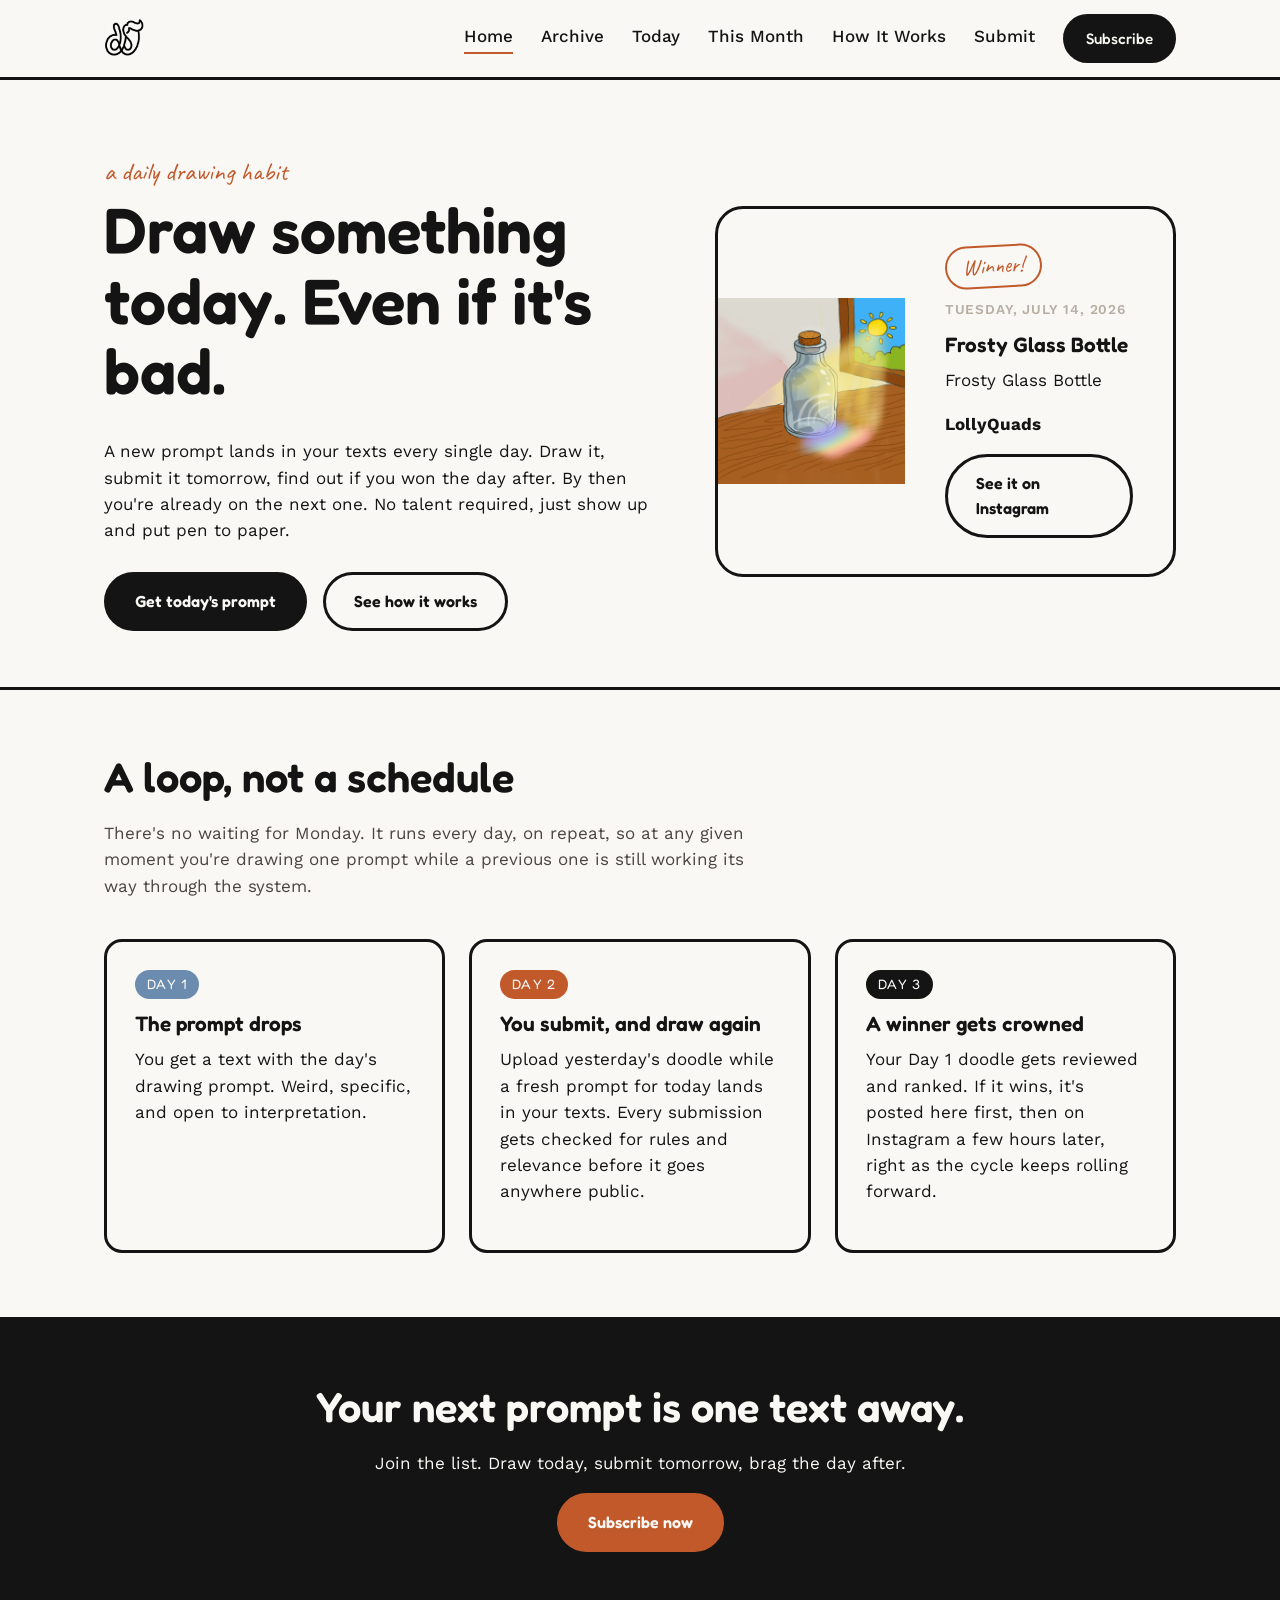
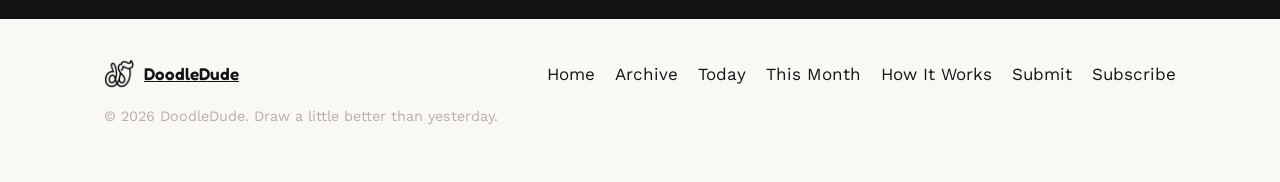
==== commit 357c81e2: "updated landing page" ====
--- a/index.html
+++ b/index.html
@@ -17,6 +17,10 @@
 </head>
 
 <body>
+
+  <div class="ticker" id="today-ticker" hidden>
+    <div class="ticker-track" id="today-ticker-track"></div>
+  </div>
 
   <header class="site-header">
     <div class="wrap">
@@ -49,9 +53,12 @@
           <a class="btn btn-outline" href="how-it-works.html">See how it works</a>
         </div>
       </div>
-      <div class="hero-art">
-        <img src="Images/DoodleDudeLogo.png" alt="">
+      <div class="winner-highlight" id="recent-winner">
+        <!-- populated by js/archive.js -->
       </div>
+      <!--div class="hero-art">
+        <img src="Images/DoodleDudeLogo.png" alt="DoodleDude logo" id="hero-art-img">
+      </div-->
     </div>
   </section>
 
@@ -84,17 +91,17 @@
     </div>
   </section>
 
-  <section class="section section-alt">
+  <!--section class="section section-alt">
     <div class="wrap">
       <div class="section-head">
         <h2>Latest winner</h2>
         <p>Fresh off the presses, straight from the archive.</p>
       </div>
-      <div class="winner-highlight" id="recent-winner">
-        <!-- populated by js/archive.js -->
-      </div>
+      <div class="winner-highlight" id="recent-winner"-->
+  <!-- populated by js/archive.js -->
+  <!--/div>
     </div>
-  </section>
+  </section-->
 
   <section class="cta-band">
     <div class="wrap">
@@ -125,6 +132,7 @@
 
   <script src="js/nav.js"></script>
   <script src="js/archive.js"></script>
+  <script src="js/today-ticker.js"></script>
 </body>
 
 </html>
--- a/css/style.css
+++ b/css/style.css
@@ -117,6 +117,59 @@
 .btn-block {
   width: 100%;
   justify-content: center;
+}
+
+/* ---------- ticker ---------- */
+
+.ticker {
+  overflow: hidden;
+  background: var(--ink);
+  color: var(--paper);
+  border-bottom: var(--stroke) solid var(--ink);
+  white-space: nowrap;
+}
+
+.ticker-track {
+  display: inline-flex;
+  align-items: center;
+  gap: 3rem;
+  padding: 10px 0;
+  animation: ticker-scroll 28s linear infinite;
+  will-change: transform;
+}
+
+.ticker-track .ticker-item {
+  display: inline-flex;
+  align-items: center;
+  gap: 0.5em;
+  font-family: var(--font-head);
+  font-weight: 600;
+  font-size: 0.95rem;
+  letter-spacing: 0.02em;
+  padding: 0 1.5rem;
+}
+
+.ticker-track .ticker-label {
+  color: var(--orange);
+  text-transform: uppercase;
+  font-size: 0.8rem;
+  letter-spacing: 0.08em;
+}
+
+.ticker-track .ticker-sep {
+  color: var(--warm-gray);
+}
+
+@keyframes ticker-scroll {
+  from { transform: translateX(0); }
+  to { transform: translateX(-50%); }
+}
+
+@media (prefers-reduced-motion: reduce) {
+  .ticker-track {
+    animation: none;
+    overflow-x: auto;
+  }
 }
 
 /* ---------- header ---------- */
@@ -493,12 +546,120 @@
   aspect-ratio: 1 / 1;
   background: var(--paper-dim);
   overflow: hidden;
+  display: block;
+  width: 100%;
+  border: none;
+  padding: 0;
+  margin: 0;
+  font: inherit;
+  cursor: zoom-in;
 }
 
 .submission-card .photo img {
   width: 100%;
   height: 100%;
   object-fit: cover;
+  transition: transform 0.2s ease;
+}
+
+.submission-card .photo:hover img,
+.submission-card .photo:focus-visible img {
+  transform: scale(1.04);
+}
+
+.submission-card .photo:focus-visible {
+  outline: 3px solid var(--blue);
+  outline-offset: -3px;
+}
+
+/* ---------- lightbox ---------- */
+
+body.ddg-lightbox-open {
+  overflow: hidden;
+}
+
+.ddg-lightbox {
+  position: fixed;
+  inset: 0;
+  z-index: 1000;
+  display: flex;
+  align-items: center;
+  justify-content: center;
+  padding: 32px;
+}
+
+.ddg-lightbox-backdrop {
+  position: absolute;
+  inset: 0;
+  background: rgba(20, 20, 20, 0.86);
+}
+
+.ddg-lightbox-dialog {
+  position: relative;
+  z-index: 1;
+  background: var(--paper);
+  border: var(--stroke) solid var(--ink);
+  border-radius: var(--radius-md);
+  max-width: min(720px, 100%);
+  max-height: 100%;
+  overflow: auto;
+  display: flex;
+  flex-direction: column;
+}
+
+.ddg-lightbox-close {
+  position: absolute;
+  top: 10px;
+  right: 12px;
+  z-index: 2;
+  width: 36px;
+  height: 36px;
+  border: var(--stroke) solid var(--ink);
+  border-radius: 50%;
+  background: var(--paper);
+  font-size: 1.3rem;
+  line-height: 1;
+  cursor: pointer;
+}
+
+.ddg-lightbox-photo {
+  background: var(--paper-dim);
+}
+
+.ddg-lightbox-photo img {
+  width: 100%;
+  max-height: 70vh;
+  object-fit: contain;
+}
+
+.ddg-lightbox-info {
+  padding: 18px 22px 22px;
+  display: flex;
+  flex-direction: column;
+  gap: 6px;
+}
+
+.ddg-lightbox-date {
+  font-size: 0.8rem;
+  text-transform: uppercase;
+  letter-spacing: 0.06em;
+  color: var(--warm-gray);
+  font-weight: 600;
+}
+
+.ddg-lightbox-prompt {
+  color: var(--orange);
+  font-weight: 600;
+}
+
+.ddg-lightbox-name {
+  color: var(--blue);
+  font-weight: 600;
+}
+
+.ddg-lightbox-caption {
+  margin: 0;
+  color: #4a4540;
 }
 
 .submission-card .info {
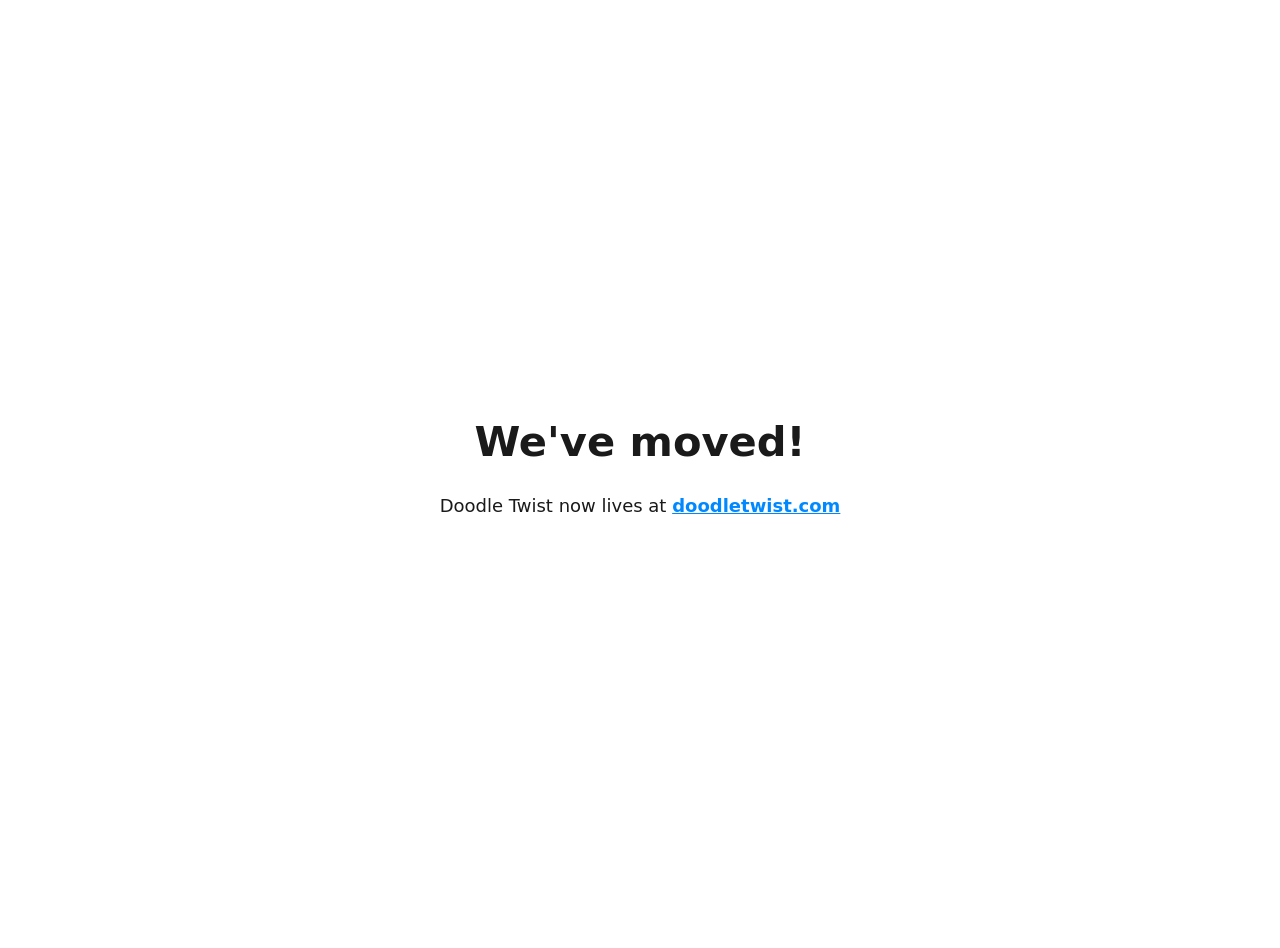
==== commit e9def02f: "Change title and add relocation message Updated the title and added a message indicating the new loc" ====
--- a/index.html
+++ b/index.html
@@ -4,135 +4,41 @@
 <head>
   <meta charset="UTF-8">
   <meta name="viewport" content="width=device-width, initial-scale=1.0">
-  <title>Doodle Dude the Game Draw something today</title>
-  <meta name="description"
-    content="A daily drawing challenge delivered by text. Get a new prompt every day, submit your doodle, and see if you're the next winner.">
-  <link rel="icon" href="Images/DoodleDudeLogo.png">
-  <link rel="preconnect" href="https://fonts.googleapis.com">
-  <link rel="preconnect" href="https://fonts.gstatic.com" crossorigin>
-  <link
-    href="https://fonts.googleapis.com/css2?family=Fredoka:wght@500;600;700&family=Work+Sans:wght@400;500;600&family=Caveat:wght@600&display=swap"
-    rel="stylesheet">
-  <link rel="stylesheet" href="css/style.css">
+  <title>Doodle Twist has moved</title>
 </head>
 
 <body>
+  <main>
+    <h1>We've moved!</h1>
+    <p>Doodle Twist now lives at <a href="https://doodletwist.com">doodletwist.com</a></p>
+  </main>
 
-  <div class="ticker" id="today-ticker" hidden>
-    <div class="ticker-track" id="today-ticker-track"></div>
-  </div>
+  <style>
+    body {
+      margin: 0;
+      min-height: 100vh;
+      display: flex;
+      align-items: center;
+      justify-content: center;
+      padding: 24px;
+      background: #ffffff;
+      color: #1a1a1a;
+      font-family: system-ui, -apple-system, "Segoe UI", sans-serif;
+      font-size: 18px;
+      line-height: 1.55;
+      text-align: center;
+    }
 
-  <header class="site-header">
-    <div class="wrap">
-      <a class="brand" href="index.html">
-        <img src="Images/DoodleDudeLogo.png" alt="Doodle Dude Game">
-      </a>
-      <button class="nav-toggle" aria-label="Toggle menu" aria-expanded="false">☰</button>
-      <nav class="main-nav">
-        <a href="index.html" aria-current="page">Home</a>
-        <a href="archive.html">Archive</a>
-        <a href="today.html">Today</a>
-        <a href="submissions.html">This Month</a>
-        <a href="how-it-works.html">How It Works</a>
-        <a href="submit.html">Submit</a>
-        <a class="btn btn-primary" href="subscribe.html">Subscribe</a>
-      </nav>
-    </div>
-  </header>
+    h1 {
+      font-size: clamp(1.8rem, 5vw, 2.6rem);
+      margin: 0 0 0.4em;
+    }
 
-  <section class="hero">
-    <div class="wrap">
-      <div class="hero-copy">
-        <span class="hero-eyebrow">a daily drawing habit</span>
-        <h1>Draw something today. Even if it's bad.</h1>
-        <p>A new prompt lands in your texts every single day. Draw it, submit it tomorrow, find out if you won the day
-          after. By then you're already on the next one. No talent required, just show up and put pen to paper.
-        </p>
-        <div class="hero-actions">
-          <a class="btn btn-primary" href="subscribe.html">Get today's prompt</a>
-          <a class="btn btn-outline" href="how-it-works.html">See how it works</a>
-        </div>
-      </div>
-      <div class="winner-highlight" id="recent-winner">
-        <!-- populated by js/archive.js -->
-      </div>
-      <!--div class="hero-art">
-        <img src="Images/DoodleDudeLogo.png" alt="DoodleDude logo" id="hero-art-img">
-      </div-->
-    </div>
-  </section>
-
-  <section class="section">
-    <div class="wrap">
-      <div class="section-head">
-        <h2>A loop, not a schedule</h2>
-        <p>There's no waiting for Monday. It runs every day, on repeat, so at any given moment you're drawing one
-          prompt while a previous one is still working its way through the system.</p>
-      </div>
-      <div class="steps">
-        <div class="step-card">
-          <span class="step-day">Day 1</span>
-          <h3>The prompt drops</h3>
-          <p>You get a text with the day's drawing prompt. Weird, specific, and open to interpretation.</p>
-        </div>
-        <div class="step-card">
-          <span class="step-day">Day 2</span>
-          <h3>You submit, and draw again</h3>
-          <p>Upload yesterday's doodle while a fresh prompt for today lands in your texts. Every submission gets checked
-            for rules and relevance before it goes anywhere public.</p>
-        </div>
-        <div class="step-card">
-          <span class="step-day">Day 3</span>
-          <h3>A winner gets crowned</h3>
-          <p>Your Day 1 doodle gets reviewed and ranked. If it wins, it's posted here first, then on Instagram a few
-            hours later, right as the cycle keeps rolling forward.</p>
-        </div>
-      </div>
-    </div>
-  </section>
-
-  <!--section class="section section-alt">
-    <div class="wrap">
-      <div class="section-head">
-        <h2>Latest winner</h2>
-        <p>Fresh off the presses, straight from the archive.</p>
-      </div>
-      <div class="winner-highlight" id="recent-winner"-->
-  <!-- populated by js/archive.js -->
-  <!--/div>
-    </div>
-  </section-->
-
-  <section class="cta-band">
-    <div class="wrap">
-      <h2>Your next prompt is one text away.</h2>
-      <p>Join the list. Draw today, submit tomorrow, brag the day after.</p>
-      <a class="btn btn-primary" href="subscribe.html">Subscribe now</a>
-    </div>
-  </section>
-
-  <footer class="site-footer">
-    <div class="wrap">
-      <a class="footer-brand" href="index.html">
-        <img src="Images/DoodleDudeLogo.png" alt="DoodleDude">
-        DoodleDude
-      </a>
-      <nav class="footer-links">
-        <a href="index.html">Home</a>
-        <a href="archive.html">Archive</a>
-        <a href="today.html">Today</a>
-        <a href="submissions.html">This Month</a>
-        <a href="how-it-works.html">How It Works</a>
-        <a href="submit.html">Submit</a>
-        <a href="subscribe.html">Subscribe</a>
-      </nav>
-      <p class="footer-note">&copy; 2026 DoodleDude. Draw a little better than yesterday.</p>
-    </div>
-  </footer>
-
-  <script src="js/nav.js"></script>
-  <script src="js/archive.js"></script>
-  <script src="js/today-ticker.js"></script>
+    a {
+      color: #0088ff;
+      font-weight: 600;
+    }
+  </style>
 </body>
 
-</html>+</html>
